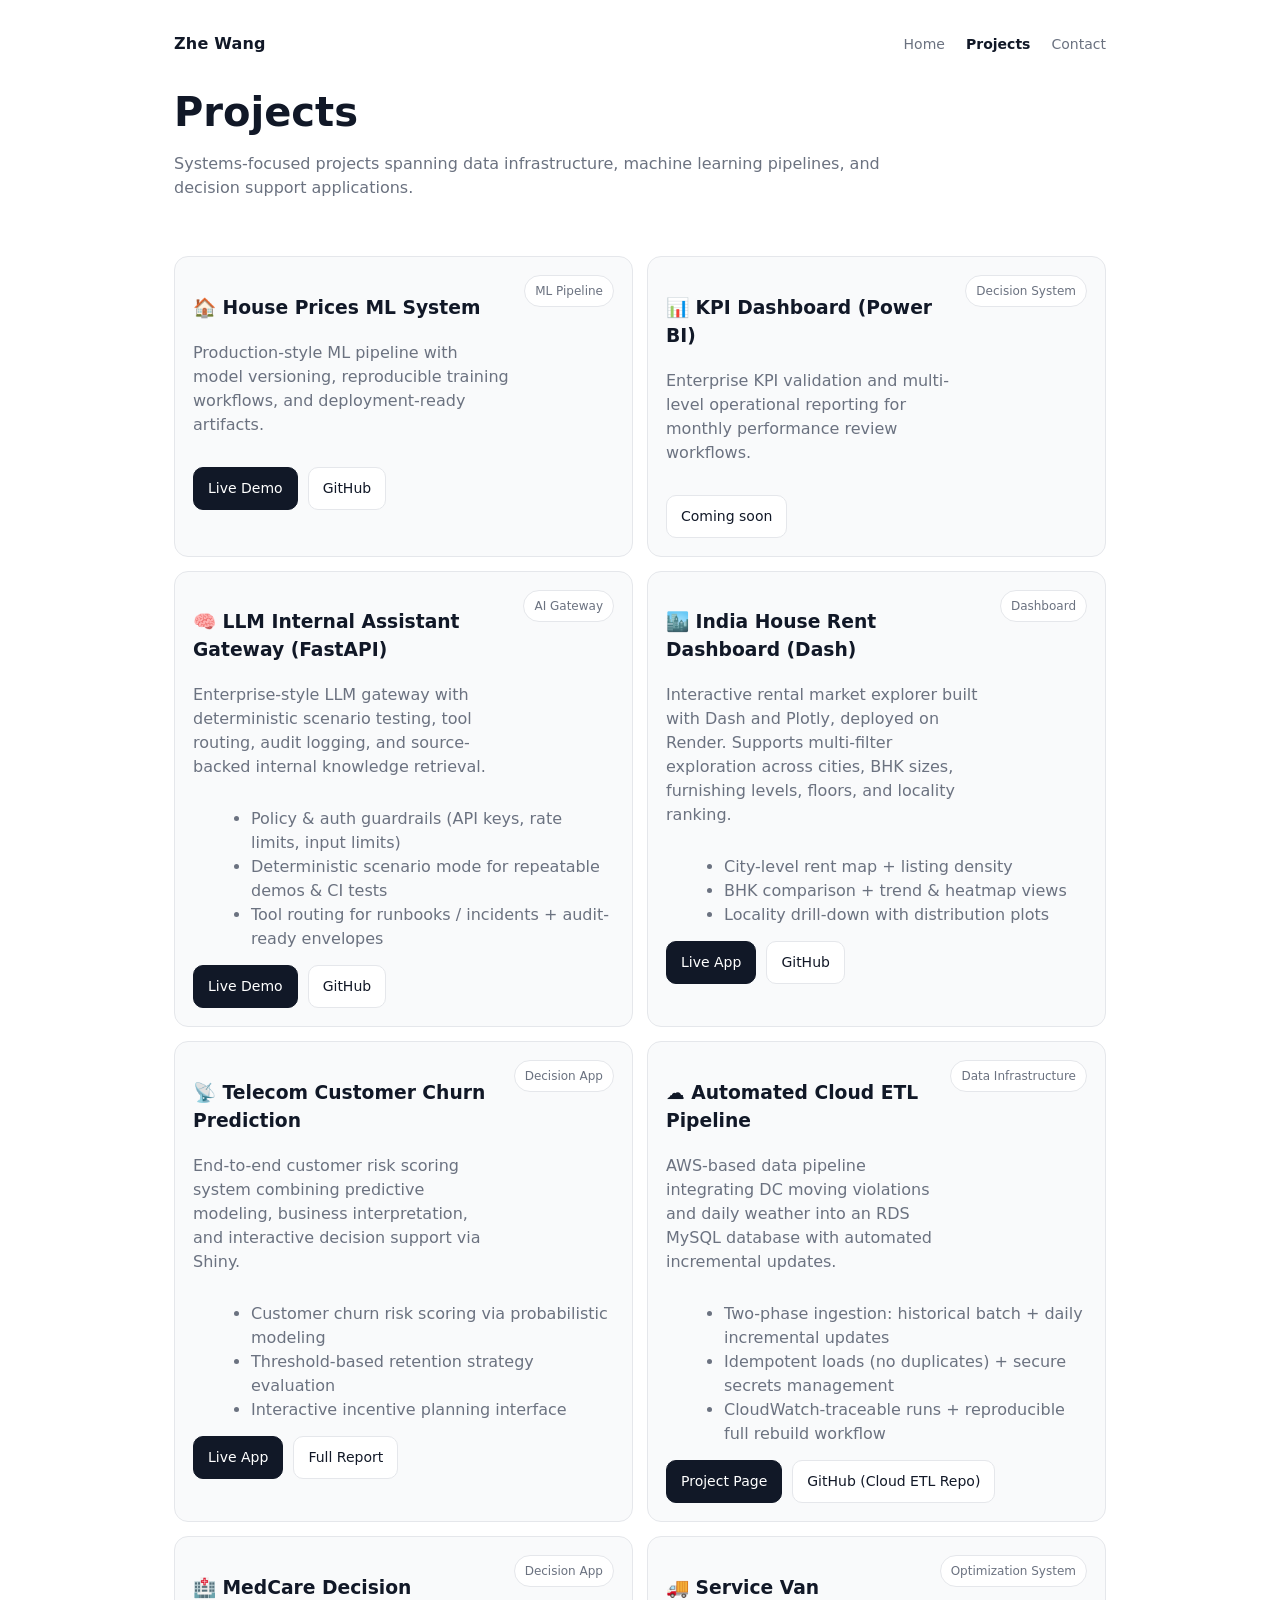
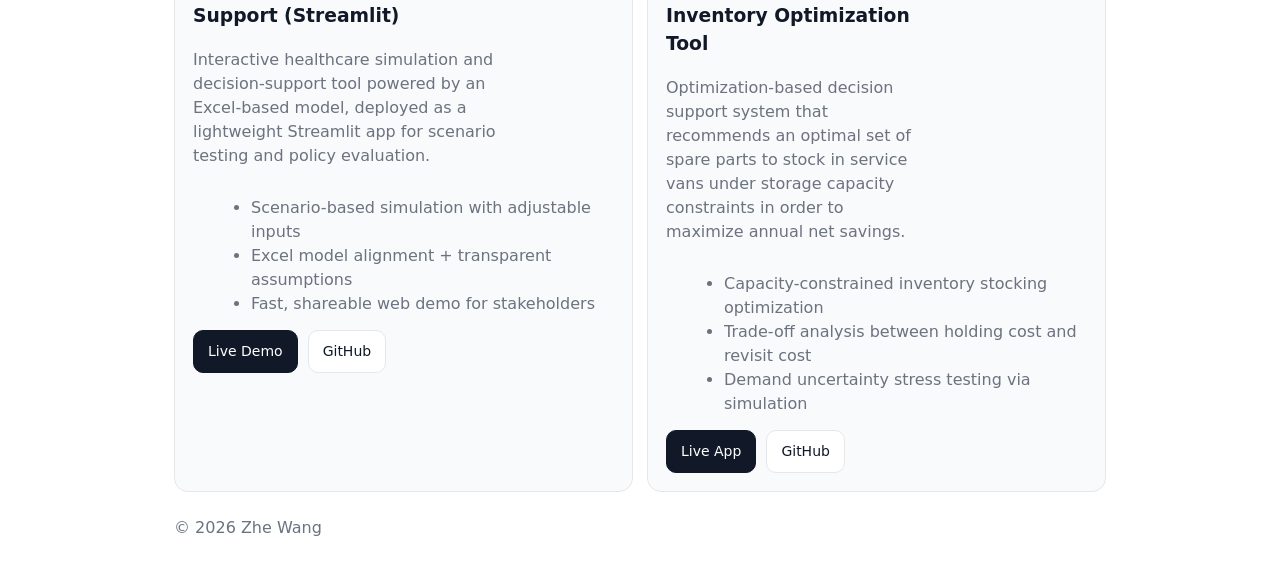
==== projects.html @ 250066e5 "roll back" ====
<!doctype html>
<html lang="en">
<head>
  <meta charset="utf-8" />
  <meta name="viewport" content="width=device-width, initial-scale=1" />
  <title>Projects | Zhe Wang</title>
  <link rel="stylesheet" href="styles.css" />
</head>
<body>
  <header class="container">
    <nav class="nav">
      <div class="brand">Zhe Wang</div>
      <div class="links">
        <a href="index.html">Home</a>
        <a href="projects.html" class="active">Projects</a>
        <a href="index.html#contact">Contact</a>
      </div>
    </nav>

    <div class="page-hero">
      <h1>Projects</h1>
      <p class="subtitle muted">
        Systems-focused projects spanning data infrastructure,
        machine learning pipelines, and decision support applications.
      </p>
    </div>
  </header>

  <main class="container">
    <section class="grid">
      <div class="card">
        <div class="card-top">
          <div>
            <h3>🏠 House Prices ML System</h3>
            <p class="muted">
              Production-style ML pipeline with model versioning,
              reproducible training workflows, and deployment-ready artifacts.
            </p>
          </div>
          <span class="tag">ML Pipeline</span>
        </div>
        <div class="card-actions">
          <a class="btn primary" href="https://house-prices-ml-pipeline-nui9um72mmpod6g5mtsx3i.streamlit.app/" target="_blank" rel="noreferrer">Live Demo</a>
          <a class="btn" href="https://github.com/wangz99-crypto/house-prices-ml-pipeline" target="_blank" rel="noreferrer">GitHub</a>
        </div>
      </div>

      <div class="card">
        <div class="card-top">
          <div>
            <h3>📊 KPI Dashboard (Power BI)</h3>
            <p class="muted">
              Enterprise KPI validation and multi-level operational reporting
              for monthly performance review workflows.
            </p>
          </div>
          <span class="tag">Decision System</span>
        </div>
        <div class="card-actions">
          <a class="btn" href="#" onclick="return false;">Coming soon</a>
        </div>
      </div>

      <!-- NEW: LLM Gateway / Internal Assistant -->
      <div class="card">
        <div class="card-top">
          <div>
            <h3>🧠 LLM Internal Assistant Gateway (FastAPI)</h3>
            <p class="muted">
              Enterprise-style LLM gateway with deterministic scenario testing, tool routing,
              audit logging, and source-backed internal knowledge retrieval.
            </p>
          </div>
          <span class="tag">AI Gateway</span>
        </div>

        <ul class="bullets">
          <li>Policy & auth guardrails (API keys, rate limits, input limits)</li>
          <li>Deterministic scenario mode for repeatable demos & CI tests</li>
          <li>Tool routing for runbooks / incidents + audit-ready envelopes</li>
        </ul>

        <div class="card-actions">
          <a class="btn primary"
             href="https://llm-internal-assistant.onrender.com/"
             target="_blank" rel="noreferrer">
            Live Demo
          </a>

          <a class="btn"
             href="https://github.com/wangz99-crypto/llm-internal-assistant"
             target="_blank" rel="noreferrer">
            GitHub
          </a>
        </div>
      </div>

      <!-- India House Rent Dashboard (Dash + Render) -->
      <div class="card">
        <div class="card-top">
          <div>
            <h3>🏙️ India House Rent Dashboard (Dash)</h3>
            <p class="muted">
              Interactive rental market explorer built with Dash and Plotly, deployed on Render.
              Supports multi-filter exploration across cities, BHK sizes, furnishing levels, floors, and locality ranking.
            </p>
          </div>
          <span class="tag">Dashboard</span>
        </div>

        <ul class="bullets">
          <li>City-level rent map + listing density</li>
          <li>BHK comparison + trend & heatmap views</li>
          <li>Locality drill-down with distribution plots</li>
        </ul>

        <div class="card-actions">
          <a class="btn primary"
             href="https://india-house-rent-dashboard.onrender.com/"
             target="_blank" rel="noreferrer">
            Live App
          </a>

          <a class="btn"
             href="https://github.com/wangz99-crypto/india-house-rent-dashboard"
             target="_blank" rel="noreferrer">
            GitHub
          </a>
        </div>
      </div>

      <div class="card">
        <div class="card-top">
          <div>
            <h3>📡 Telecom Customer Churn Prediction</h3>
            <p class="muted">
              End-to-end customer risk scoring system combining
              predictive modeling, business interpretation,
              and interactive decision support via Shiny.
            </p>
          </div>
          <span class="tag">Decision App</span>
        </div>

        <ul class="bullets">
          <li>Customer churn risk scoring via probabilistic modeling</li>
          <li>Threshold-based retention strategy evaluation</li>
          <li>Interactive incentive planning interface</li>
        </ul>

        <div class="card-actions">
          <a class="btn primary"
            href="https://victorwang.shinyapps.io/telco-churn-demo/"
            target="_blank" rel="noreferrer">
            Live App
          </a>

          <a class="btn"
            href="reports/telecom-churn-report.html"
            target="_blank" rel="noreferrer">
            Full Report
          </a>
        </div>
      </div>

      <!-- Automated Cloud ETL Pipeline  -->
      <div class="card">
        <div class="card-top">
          <div>
            <h3>☁️ Automated Cloud ETL Pipeline</h3>
            <p class="muted">
              AWS-based data pipeline integrating DC moving violations and daily weather
              into an RDS MySQL database with automated incremental updates.
            </p>
          </div>
          <span class="tag">Data Infrastructure</span>
        </div>

        <ul class="bullets">
          <li>Two-phase ingestion: historical batch + daily incremental updates</li>
          <li>Idempotent loads (no duplicates) + secure secrets management</li>
          <li>CloudWatch-traceable runs + reproducible full rebuild workflow</li>
        </ul>

        <div class="card-actions">
          <a class="btn primary" href="projects/moving-violations-etl.html">Project Page</a>
          <a class="btn"
             href="https://github.com/wangz99-crypto/dc-moving-violations-cloud-etl"
             target="_blank" rel="noreferrer">
             GitHub (Cloud ETL Repo)
          </a>
        </div>
      </div>

      <!-- MedCare Decision Support (Streamlit)  -->
      <div class="card">
        <div class="card-top">
          <div>
            <h3>🏥 MedCare Decision Support (Streamlit)</h3>
            <p class="muted">
              Interactive healthcare simulation and decision-support tool powered by an Excel-based model,
              deployed as a lightweight Streamlit app for scenario testing and policy evaluation.
            </p>
          </div>
          <span class="tag">Decision App</span>
        </div>

        <ul class="bullets">
          <li>Scenario-based simulation with adjustable inputs</li>
          <li>Excel model alignment + transparent assumptions</li>
          <li>Fast, shareable web demo for stakeholders</li>
        </ul>

        <div class="card-actions">
          <a class="btn primary"
             href="https://medcare-app-4reo4hqg7ga48ucazf7geo.streamlit.app/"
             target="_blank" rel="noreferrer">
            Live Demo
          </a>

          <a class="btn"
             href="https://github.com/wangz99-crypto/medcare-streamlit"
             target="_blank" rel="noreferrer">
            GitHub
          </a>
        </div>
      </div>

      <!-- Swirltubs Inventory Optimization Tool -->
      <div class="card">
        <div class="card-top">
          <div>
            <h3>🚚 Service Van Inventory Optimization Tool</h3>
            <p class="muted">
              Optimization-based decision support system that recommends an optimal set of spare parts
              to stock in service vans under storage capacity constraints in order to maximize annual net savings.
            </p>
          </div>
          <span class="tag">Optimization System</span>
        </div>

        <ul class="bullets">
          <li>Capacity-constrained inventory stocking optimization</li>
          <li>Trade-off analysis between holding cost and revisit cost</li>
          <li>Demand uncertainty stress testing via simulation</li>
        </ul>

        <div class="card-actions">
          <a class="btn primary"
            href="https://swirltubs-inventory-optimizer-jdrrzrf8rhdyce2ixlegdz.streamlit.app/"
            target="_blank" rel="noreferrer">
            Live App
          </a>

          <a class="btn"
            href="https://github.com/wangz99-crypto/swirltubs-inventory-optimizer"
            target="_blank" rel="noreferrer">
            GitHub
          </a>
        </div>
      </div>
    </section>
  </main>

  <footer class="container footer">
    <span class="muted">© <span id="y"></span> Zhe Wang</span>
  </footer>

  <script>
    document.getElementById("y").textContent = new Date().getFullYear();
  </script>
</body>
</html>
---- styles.css ----
:root{
  --bg:#ffffff;
  --text:#111827;
  --muted:#6b7280;
  --border:#e5e7eb;
  --card:#f9fafb;
  --btn:#111827;
  --btnText:#ffffff;
}

*{box-sizing:border-box;}
body{
  margin:0;
  font-family: ui-sans-serif, system-ui, -apple-system, Segoe UI, Roboto, Arial, "Apple Color Emoji","Segoe UI Emoji";
  background:var(--bg);
  color:var(--text);
  line-height:1.5;
}

.container{max-width:980px;margin:0 auto;padding:24px;}
.nav{
  display:flex;align-items:center;justify-content:space-between;
  padding:8px 0;
}
.brand{font-weight:700;letter-spacing:0.2px;}
.links a{
  margin-left:16px;
  text-decoration:none;
  color:var(--muted);
  font-size:14px;
}
.links a.active{color:var(--text);font-weight:600;}

.hero{padding:36px 0 12px;}
.page-hero{padding:18px 0 8px;}
h1{font-size:40px;margin:0 0 10px;}
.subtitle{font-size:16px;max-width:720px;margin:0;}
.muted{color:var(--muted);}

.section{padding:18px 0;}
.card{
  background:var(--card);
  border:1px solid var(--border);
  border-radius:14px;
  padding:18px;
}
.card-top{display:flex;align-items:flex-start;justify-content:space-between;gap:14px;}
.tag{
  font-size:12px;
  padding:6px 10px;
  border-radius:999px;
  border:1px solid var(--border);
  background:#fff;
  color:var(--muted);
  white-space:nowrap;
}
.bullets{margin:12px 0 0 18px;color:var(--muted);}
.card-actions{margin-top:14px;display:flex;gap:10px;flex-wrap:wrap;}

.btn{
  display:inline-block;
  padding:10px 14px;
  border-radius:10px;
  border:1px solid var(--border);
  text-decoration:none;
  color:var(--text);
  font-size:14px;
  background:#fff;
}
.btn.primary{
  background:var(--btn);
  color:var(--btnText);
  border-color:var(--btn);
}
.cta{margin-top:16px;display:flex;gap:10px;flex-wrap:wrap;}
.grid{
  display:grid;
  grid-template-columns:repeat(2, minmax(0,1fr));
  gap:14px;
}
@media (max-width: 780px){
  .grid{grid-template-columns:1fr;}
  h1{font-size:32px;}
}
.footer{padding-top:0;padding-bottom:36px;}
.contact{display:flex;gap:10px;flex-wrap:wrap;margin-top:10px;}
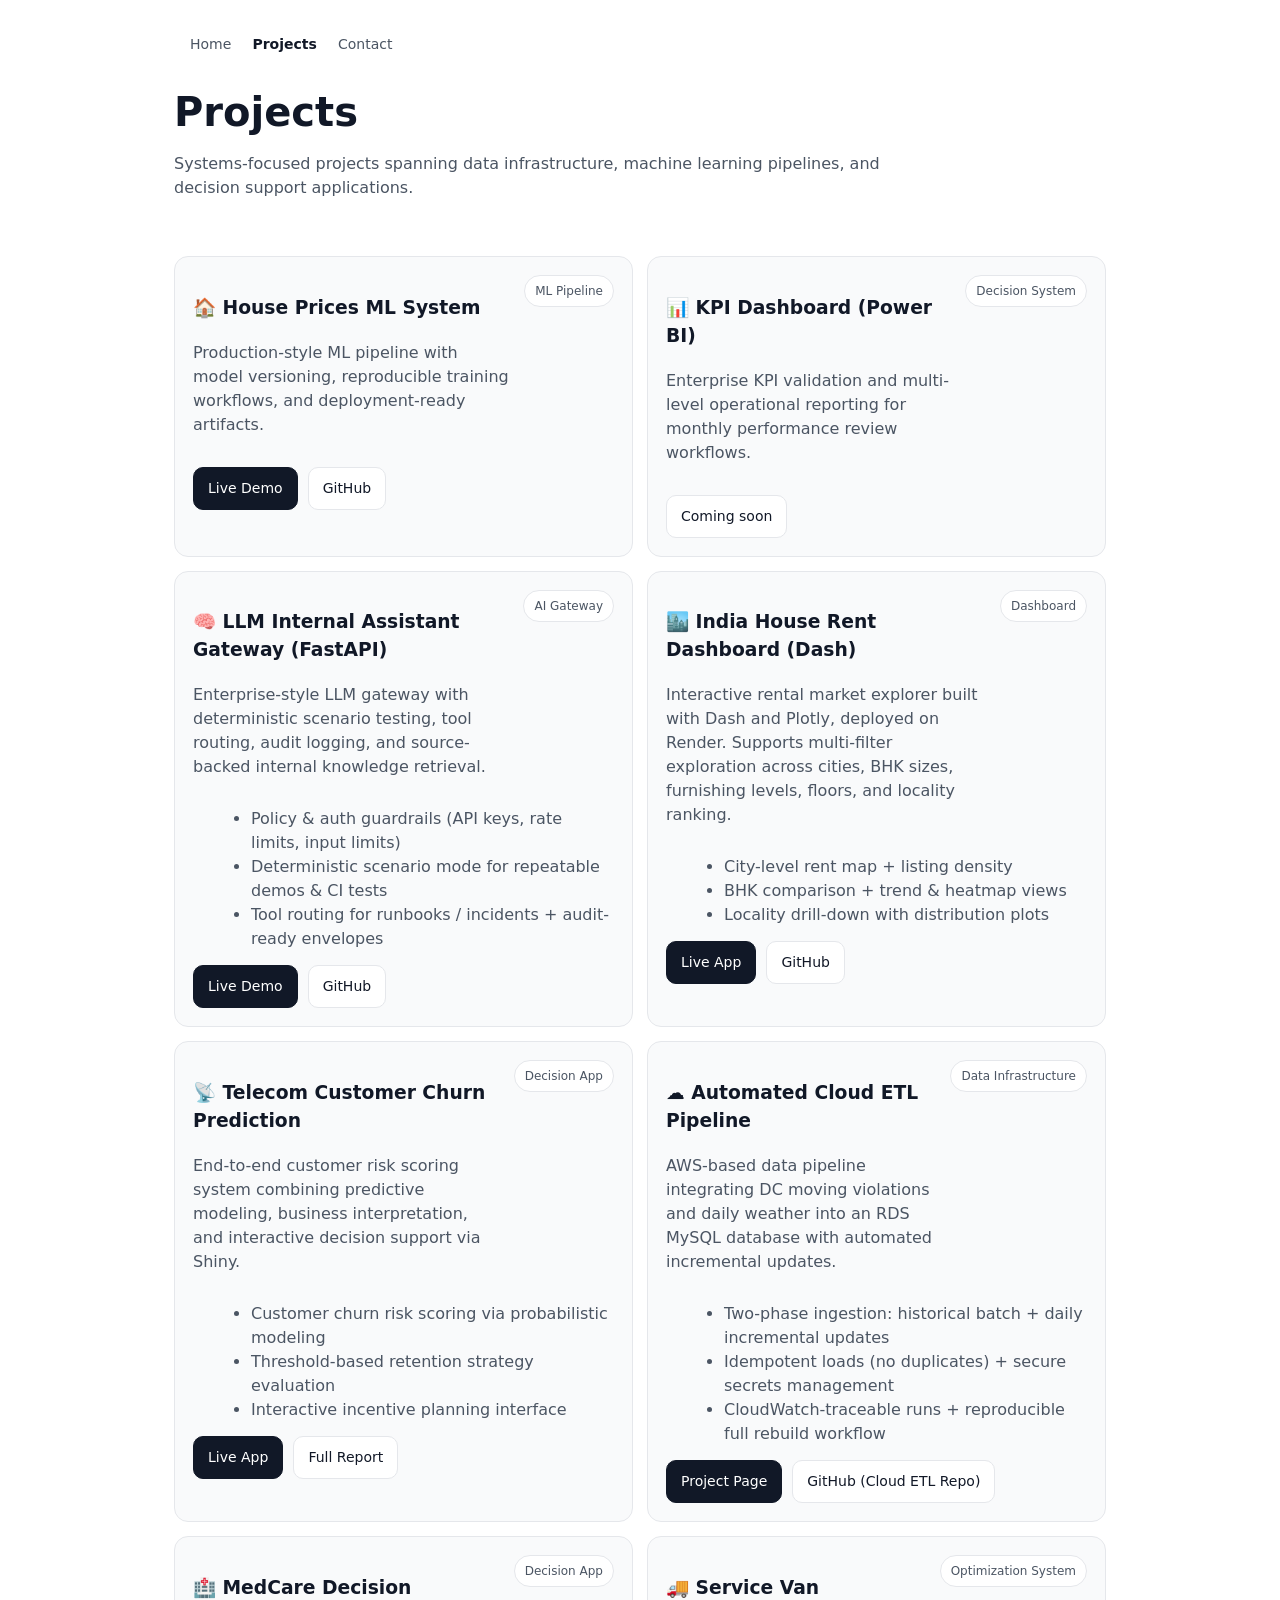
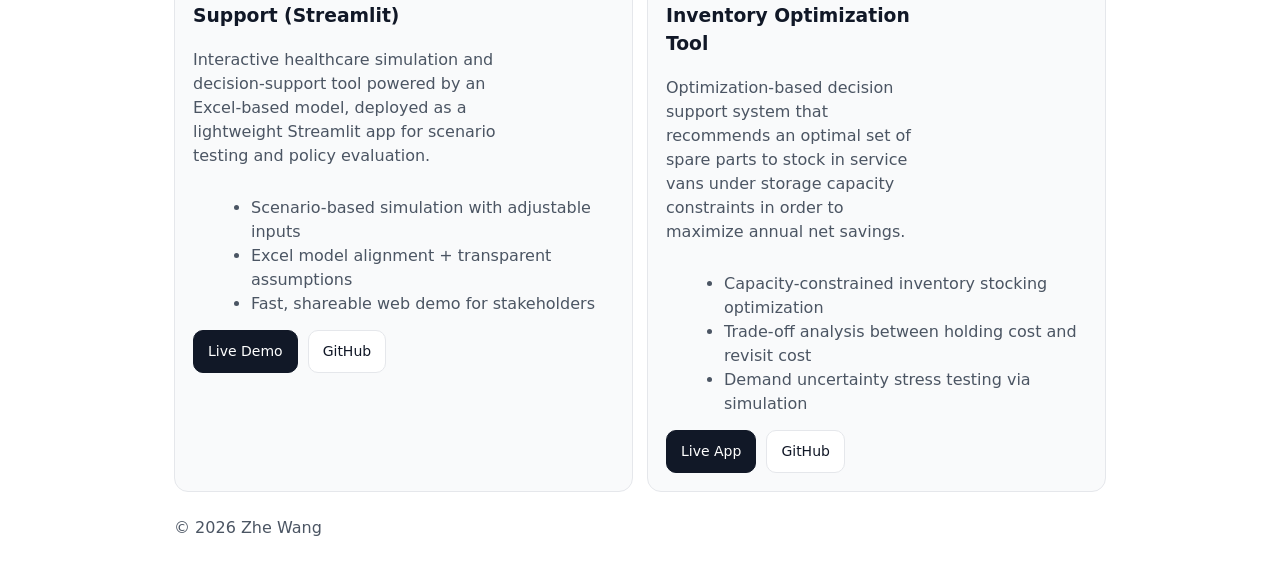
==== commit 906e2503: "delete brand at corneer" ====
--- a/projects.html
+++ b/projects.html
@@ -9,7 +9,6 @@
 <body>
   <header class="container">
     <nav class="nav">
-      <div class="brand">Zhe Wang</div>
       <div class="links">
         <a href="index.html">Home</a>
         <a href="projects.html" class="active">Projects</a>
--- a/styles.css
+++ b/styles.css
@@ -1,7 +1,7 @@
 :root{
   --bg:#ffffff;
   --text:#111827;
-  --muted:#6b7280;
+  --muted:#4b5563;
   --border:#e5e7eb;
   --card:#f9fafb;
   --btn:#111827;
@@ -83,4 +83,9 @@
   h1{font-size:32px;}
 }
 .footer{padding-top:0;padding-bottom:36px;}
-.contact{display:flex;gap:10px;flex-wrap:wrap;margin-top:10px;}+.contact{display:flex;gap:10px;flex-wrap:wrap;margin-top:10px;}
+
+.hero h2 {
+  font-size:18px;
+  color: var(--muted);
+}
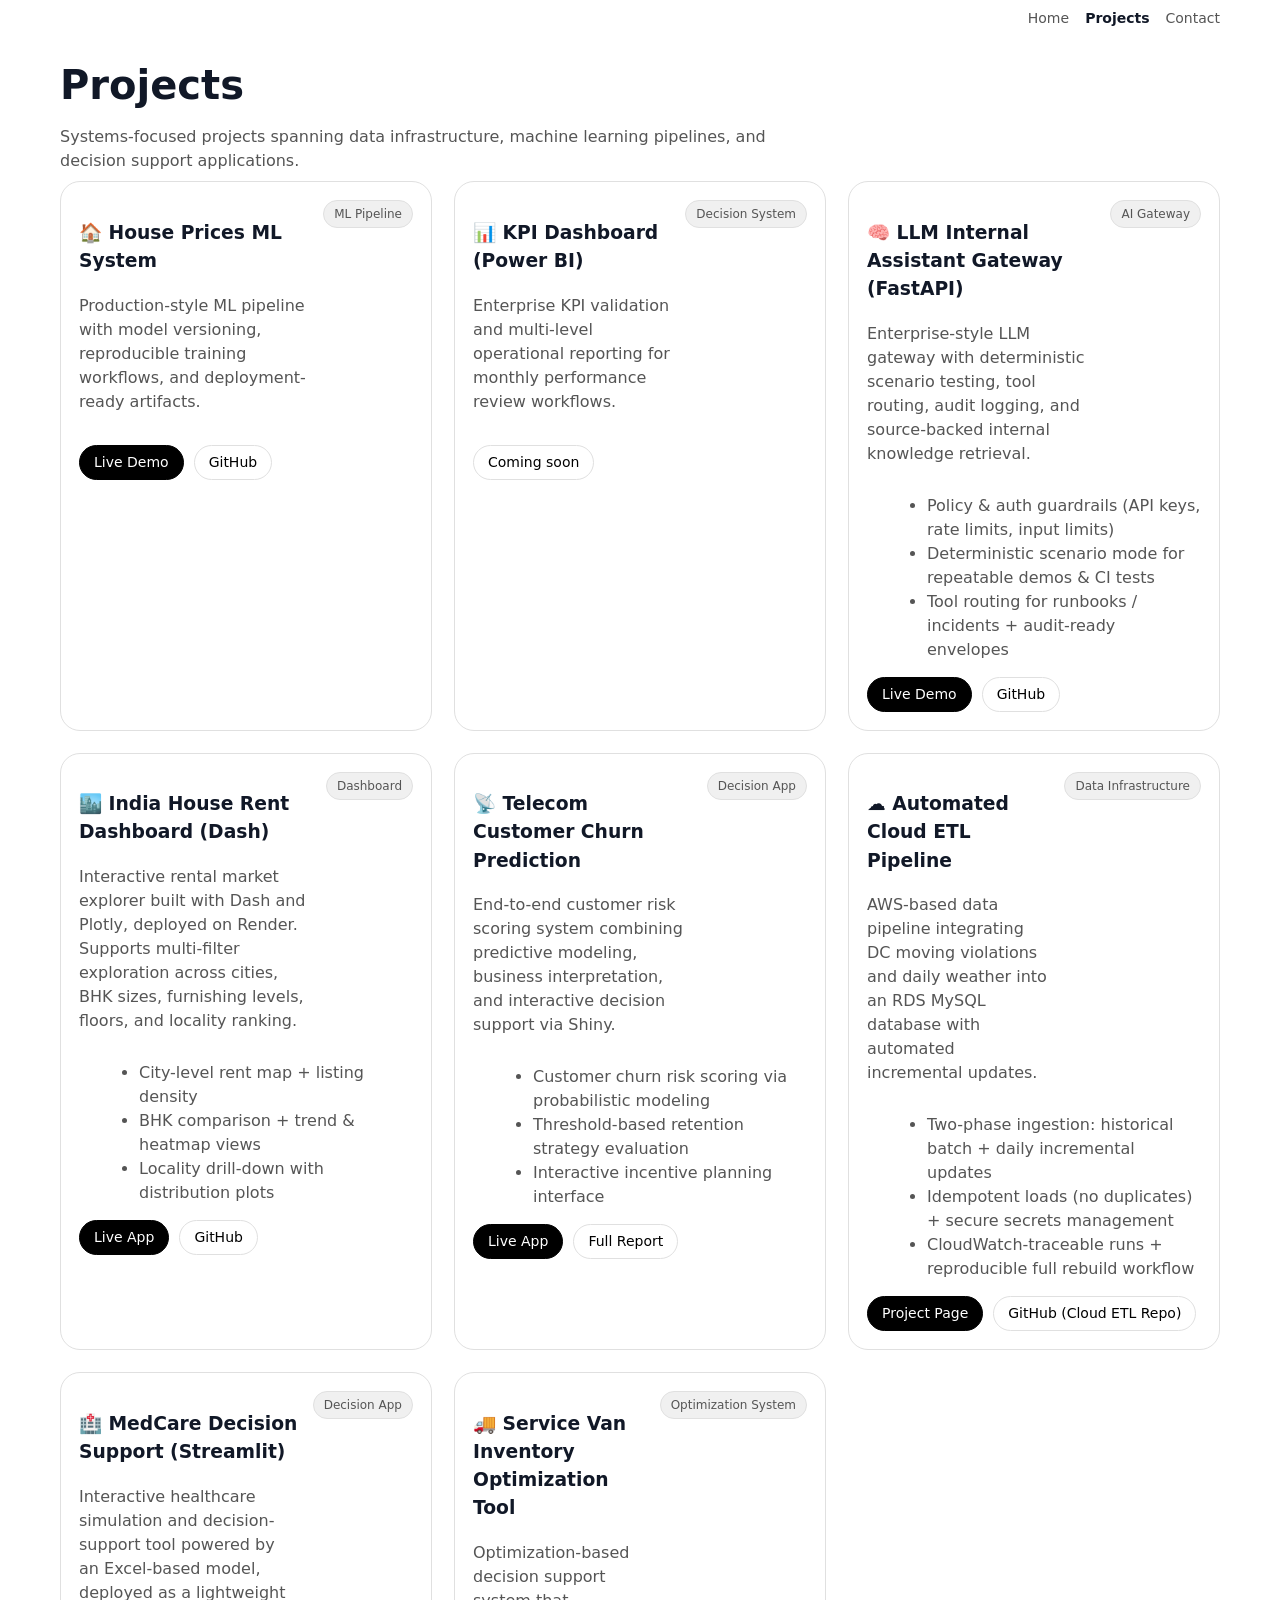
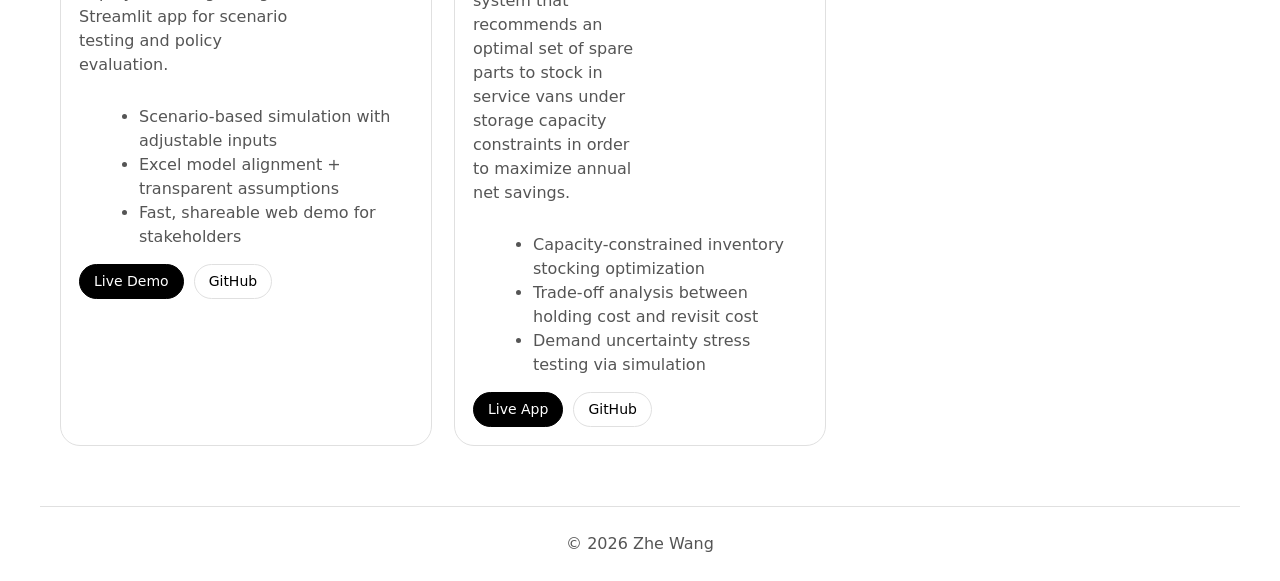
==== commit 1d3ecc20: "delete brand at corneer" ====
--- a/projects.html
+++ b/projects.html
@@ -5,6 +5,47 @@
   <meta name="viewport" content="width=device-width, initial-scale=1" />
   <title>Projects | Zhe Wang</title>
   <link rel="stylesheet" href="styles.css" />
+  <!-- 确保导航右对齐 —— 与主页保持一致 (margin-left:auto 最稳) -->
+  <style>
+    /* 这些样式应放在 styles.css 中, 但为了严格不变(除指定改动外)同时保证右对齐，在此处重复确保 */
+    .nav{
+      display:flex;
+      align-items:center;
+      padding:8px 0;
+    }
+
+    .nav .links{
+      margin-left:auto;   /* 关键：强制推到右侧 */
+      display:flex;
+      gap:16px;
+    }
+
+    .links a{
+      margin-left:0;
+      text-decoration:none;
+      color:var(--muted);
+      font-size:14px;
+    }
+    /* 保持原有风格变量 (若styles.css已有则无影响) */
+    :root{
+      --muted:#555;
+      --border:#e0e0e0;
+    }
+    .muted{color:var(--muted);}
+    .btn{
+      display:inline-block; padding:6px 14px; border:1px solid var(--border); border-radius:30px;
+      text-decoration:none; color:#000; background:#fff; font-size:14px;
+    }
+    .btn.primary{ background:#000; color:#fff; border-color:#000; }
+    .card{ border:1px solid var(--border); border-radius:20px; padding:18px; background:#fff; }
+    .card-top{ display:flex; justify-content:space-between; align-items:flex-start; }
+    .tag{ font-size:12px; background:#f0f0f0; padding:4px 10px; border-radius:30px; }
+    .bullets{ margin:12px 0 12px 20px; color:var(--muted); }
+    .card-actions{ display:flex; gap:10px; flex-wrap:wrap; margin-top:15px; }
+    .grid{ display:grid; grid-template-columns:repeat(auto-fill,minmax(340px,1fr)); gap:22px; }
+    .container{ max-width:1200px; margin:0 auto; padding:0 20px; }
+    .footer{ margin-top:60px; padding:25px 0; border-top:1px solid var(--border); text-align:center; }
+  </style>
 </head>
 <body>
   <header class="container">
@@ -22,10 +63,10 @@
         Systems-focused projects spanning data infrastructure,
         machine learning pipelines, and decision support applications.
       </p>
-    </div>
-  </header>
-
-  <main class="container">
+    </div>   <!-- page-hero 结束 -->
+</header>   <!-- 严格按照要求：在</div>(page-hero)后立刻补上</header> -->
+
+<main class="container">
     <section class="grid">
       <div class="card">
         <div class="card-top">
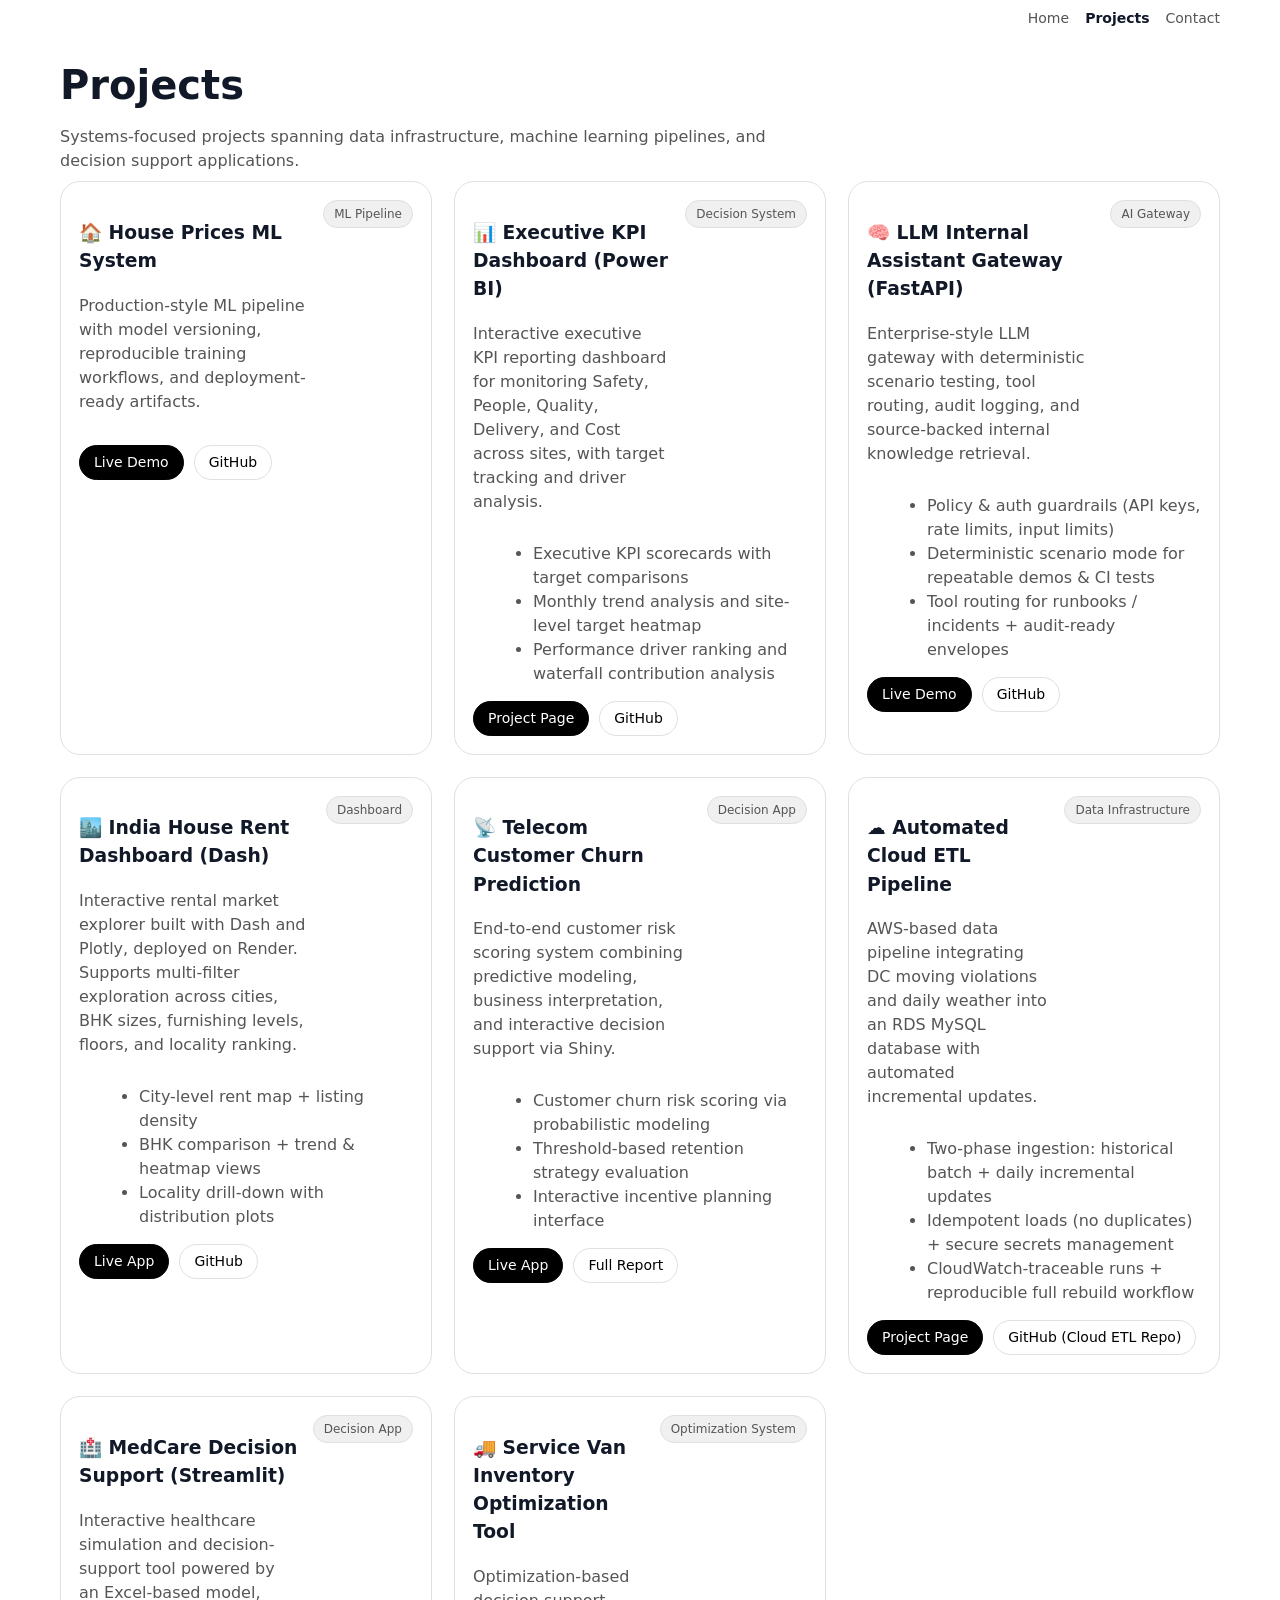
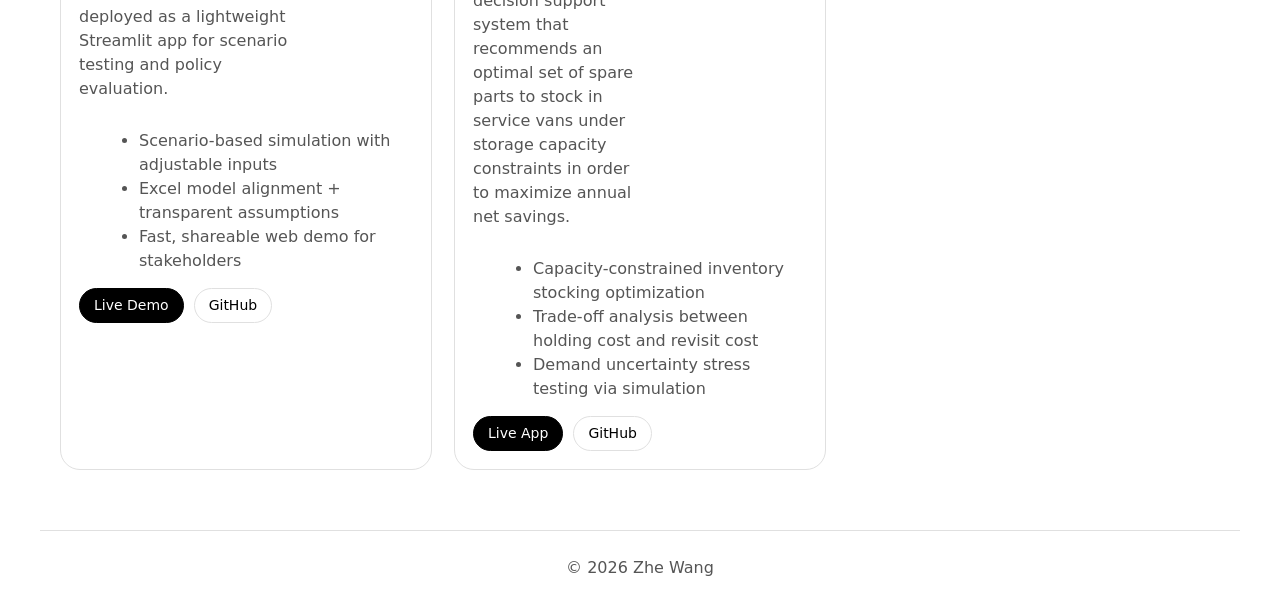
==== commit d0e8eb9c: "Add Power BI KPI dashboard project page" ====
--- a/projects.html
+++ b/projects.html
@@ -88,16 +88,32 @@
       <div class="card">
         <div class="card-top">
           <div>
-            <h3>📊 KPI Dashboard (Power BI)</h3>
-            <p class="muted">
-              Enterprise KPI validation and multi-level operational reporting
-              for monthly performance review workflows.
+            <h3>📊 Executive KPI Dashboard (Power BI)</h3>
+            <p class="muted">
+              Interactive executive KPI reporting dashboard for monitoring Safety, People,
+              Quality, Delivery, and Cost across sites, with target tracking and driver analysis.
             </p>
           </div>
           <span class="tag">Decision System</span>
         </div>
-        <div class="card-actions">
-          <a class="btn" href="#" onclick="return false;">Coming soon</a>
+
+        <ul class="bullets">
+          <li>Executive KPI scorecards with target comparisons</li>
+          <li>Monthly trend analysis and site-level target heatmap</li>
+          <li>Performance driver ranking and waterfall contribution analysis</li>
+        </ul>
+
+        <div class="card-actions">
+          <a class="btn primary"
+            href="projects/powerbi-kpi-dashboard.html">
+            Project Page
+          </a>
+
+          <a class="btn"
+            href="https://github.com/wangz99-crypto/powerbi-kpi-dashboard"
+            target="_blank" rel="noreferrer">
+            GitHub
+          </a>
         </div>
       </div>
 
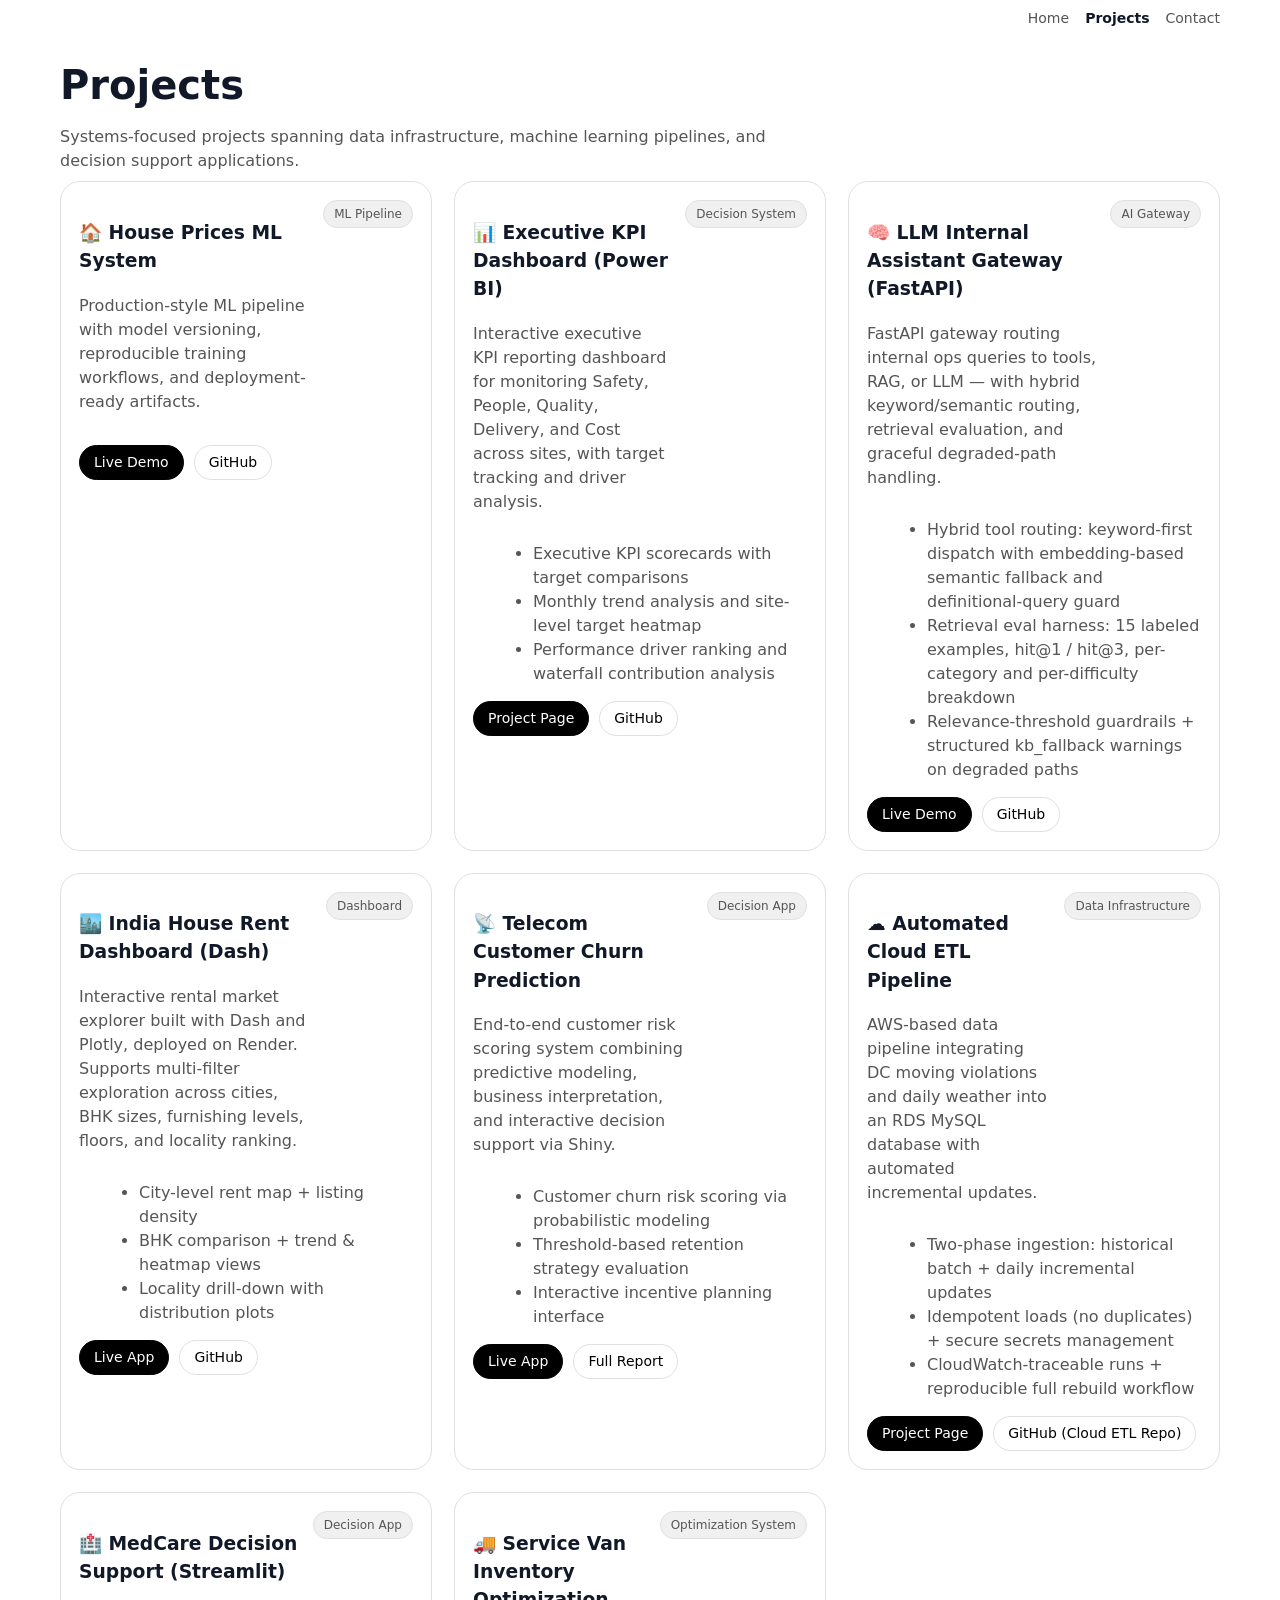
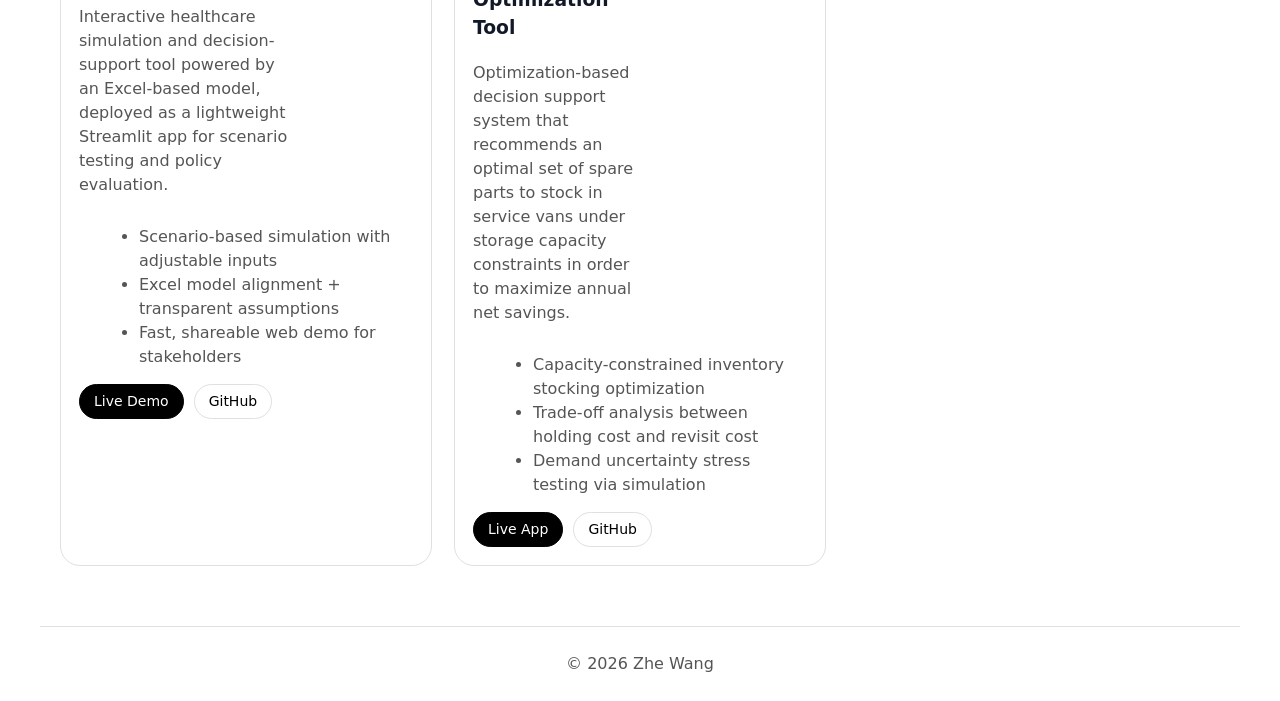
==== commit d9125451: "update portfolio descriptions: hybrid routing, retrieval eval, guardrails" ====
--- a/projects.html
+++ b/projects.html
@@ -123,17 +123,17 @@
           <div>
             <h3>🧠 LLM Internal Assistant Gateway (FastAPI)</h3>
             <p class="muted">
-              Enterprise-style LLM gateway with deterministic scenario testing, tool routing,
-              audit logging, and source-backed internal knowledge retrieval.
+              FastAPI gateway routing internal ops queries to tools, RAG, or LLM — with hybrid
+              keyword/semantic routing, retrieval evaluation, and graceful degraded-path handling.
             </p>
           </div>
           <span class="tag">AI Gateway</span>
         </div>
 
         <ul class="bullets">
-          <li>Policy & auth guardrails (API keys, rate limits, input limits)</li>
-          <li>Deterministic scenario mode for repeatable demos & CI tests</li>
-          <li>Tool routing for runbooks / incidents + audit-ready envelopes</li>
+          <li>Hybrid tool routing: keyword-first dispatch with embedding-based semantic fallback and definitional-query guard</li>
+          <li>Retrieval eval harness: 15 labeled examples, hit@1 / hit@3, per-category and per-difficulty breakdown</li>
+          <li>Relevance-threshold guardrails + structured kb_fallback warnings on degraded paths</li>
         </ul>
 
         <div class="card-actions">
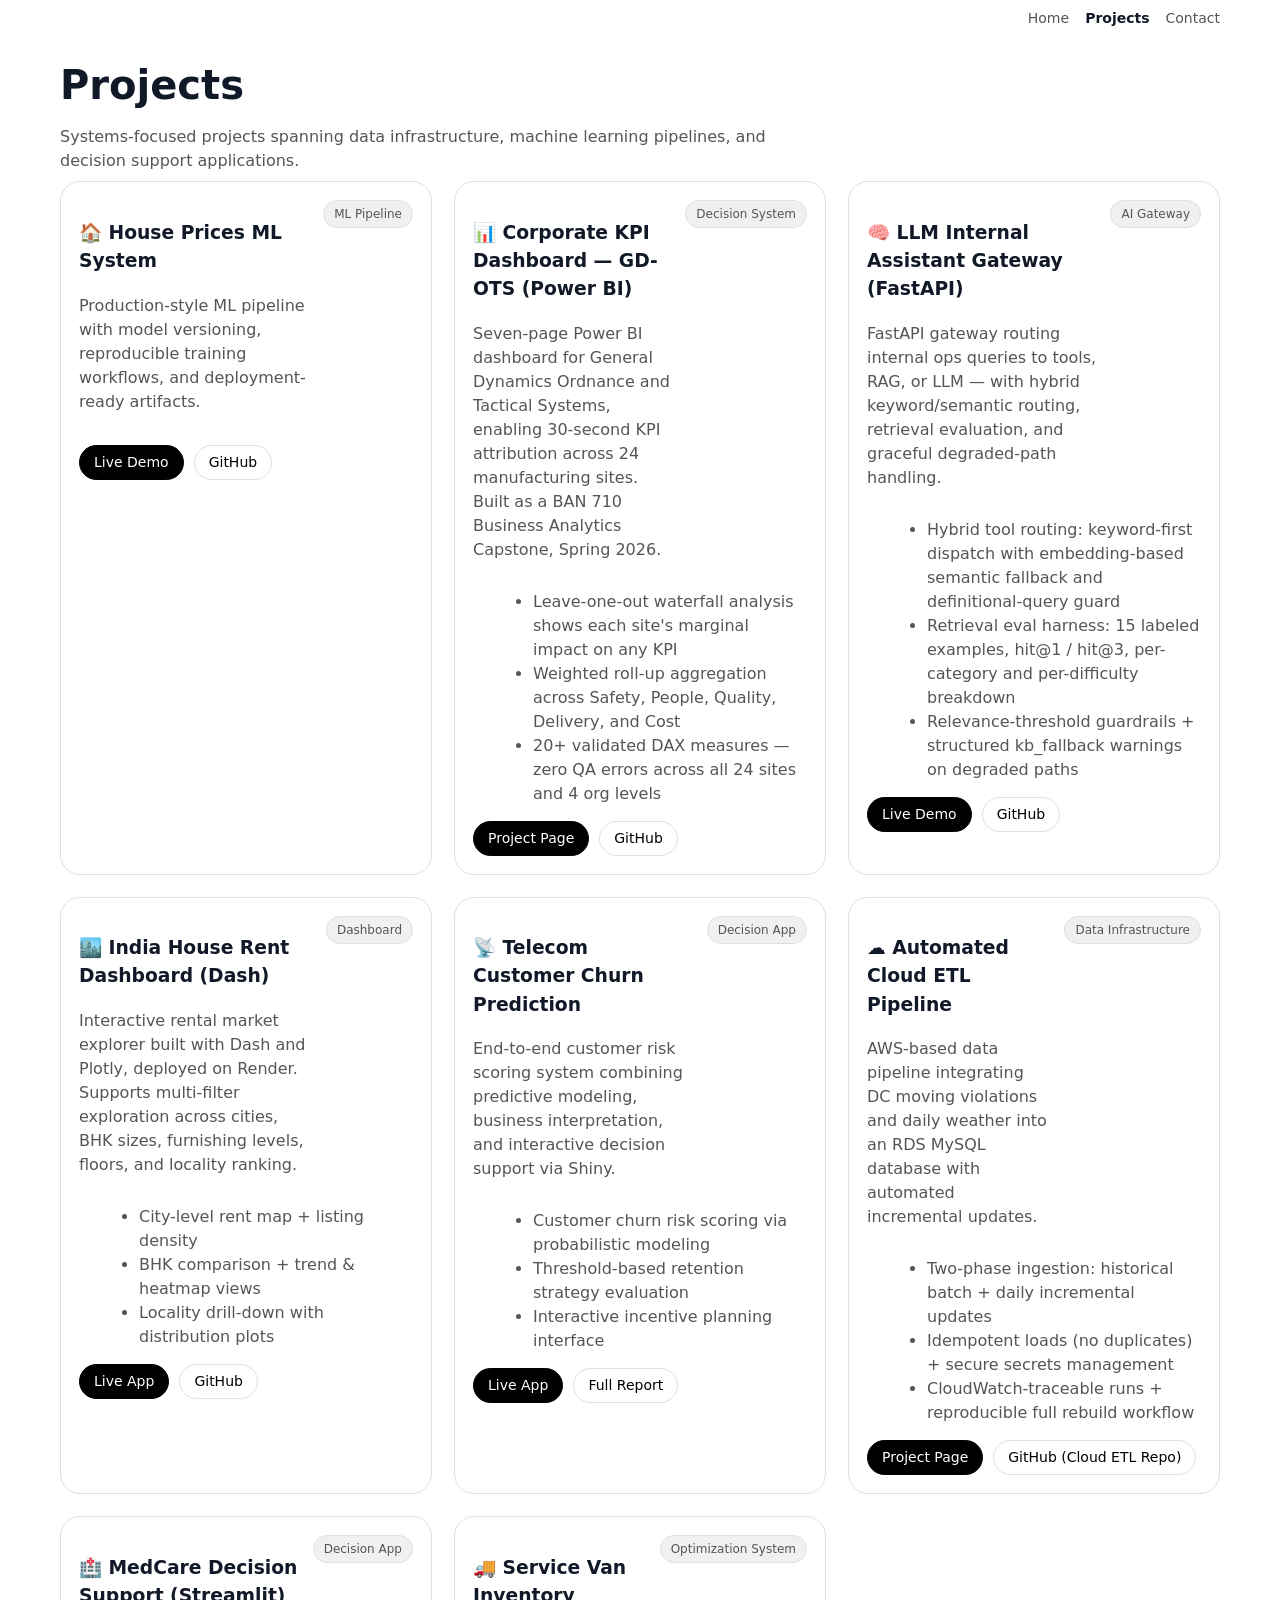
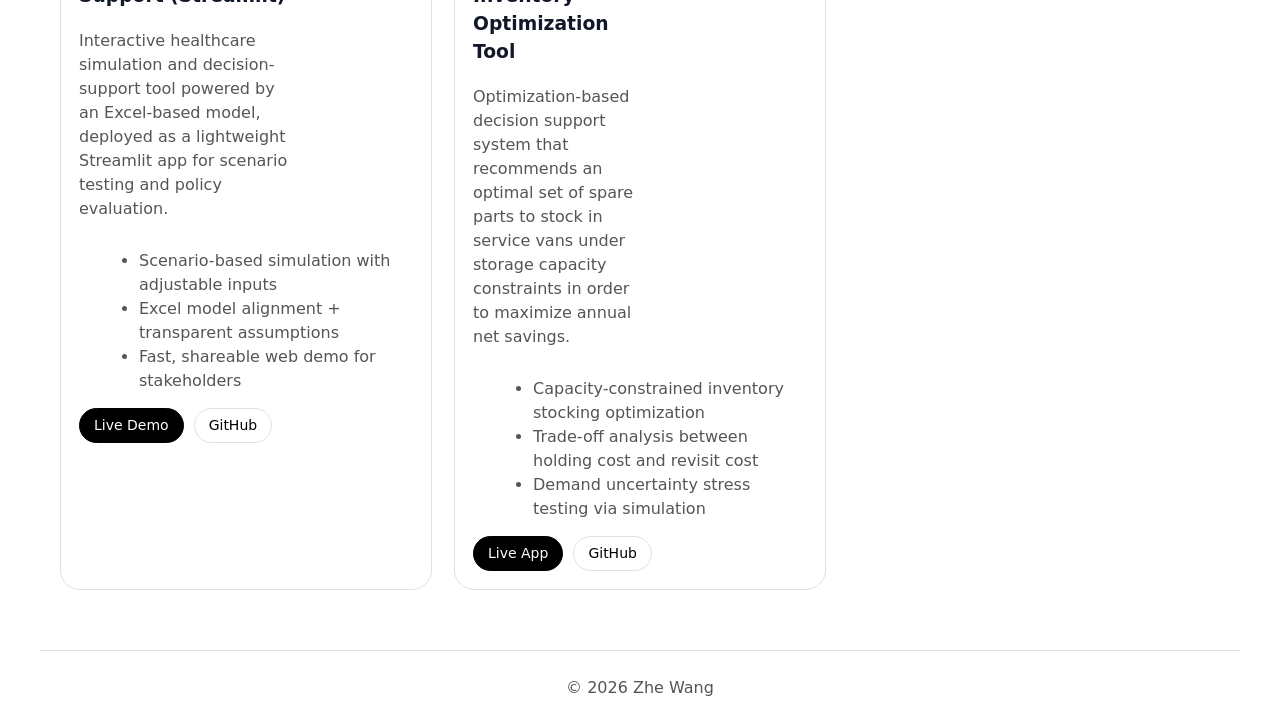
==== commit 51f6a561: "Update Power BI KPI dashboard project page with final GD-OTS capstone content - Replace 5 placeholde" ====
--- a/projects.html
+++ b/projects.html
@@ -88,19 +88,20 @@
       <div class="card">
         <div class="card-top">
           <div>
-            <h3>📊 Executive KPI Dashboard (Power BI)</h3>
-            <p class="muted">
-              Interactive executive KPI reporting dashboard for monitoring Safety, People,
-              Quality, Delivery, and Cost across sites, with target tracking and driver analysis.
+            <h3>📊 Corporate KPI Dashboard — GD-OTS (Power BI)</h3>
+            <p class="muted">
+              Seven-page Power BI dashboard for General Dynamics Ordnance and Tactical Systems,
+              enabling 30-second KPI attribution across 24 manufacturing sites. Built as a
+              BAN 710 Business Analytics Capstone, Spring 2026.
             </p>
           </div>
           <span class="tag">Decision System</span>
         </div>
 
         <ul class="bullets">
-          <li>Executive KPI scorecards with target comparisons</li>
-          <li>Monthly trend analysis and site-level target heatmap</li>
-          <li>Performance driver ranking and waterfall contribution analysis</li>
+          <li>Leave-one-out waterfall analysis shows each site's marginal impact on any KPI</li>
+          <li>Weighted roll-up aggregation across Safety, People, Quality, Delivery, and Cost</li>
+          <li>20+ validated DAX measures — zero QA errors across all 24 sites and 4 org levels</li>
         </ul>
 
         <div class="card-actions">
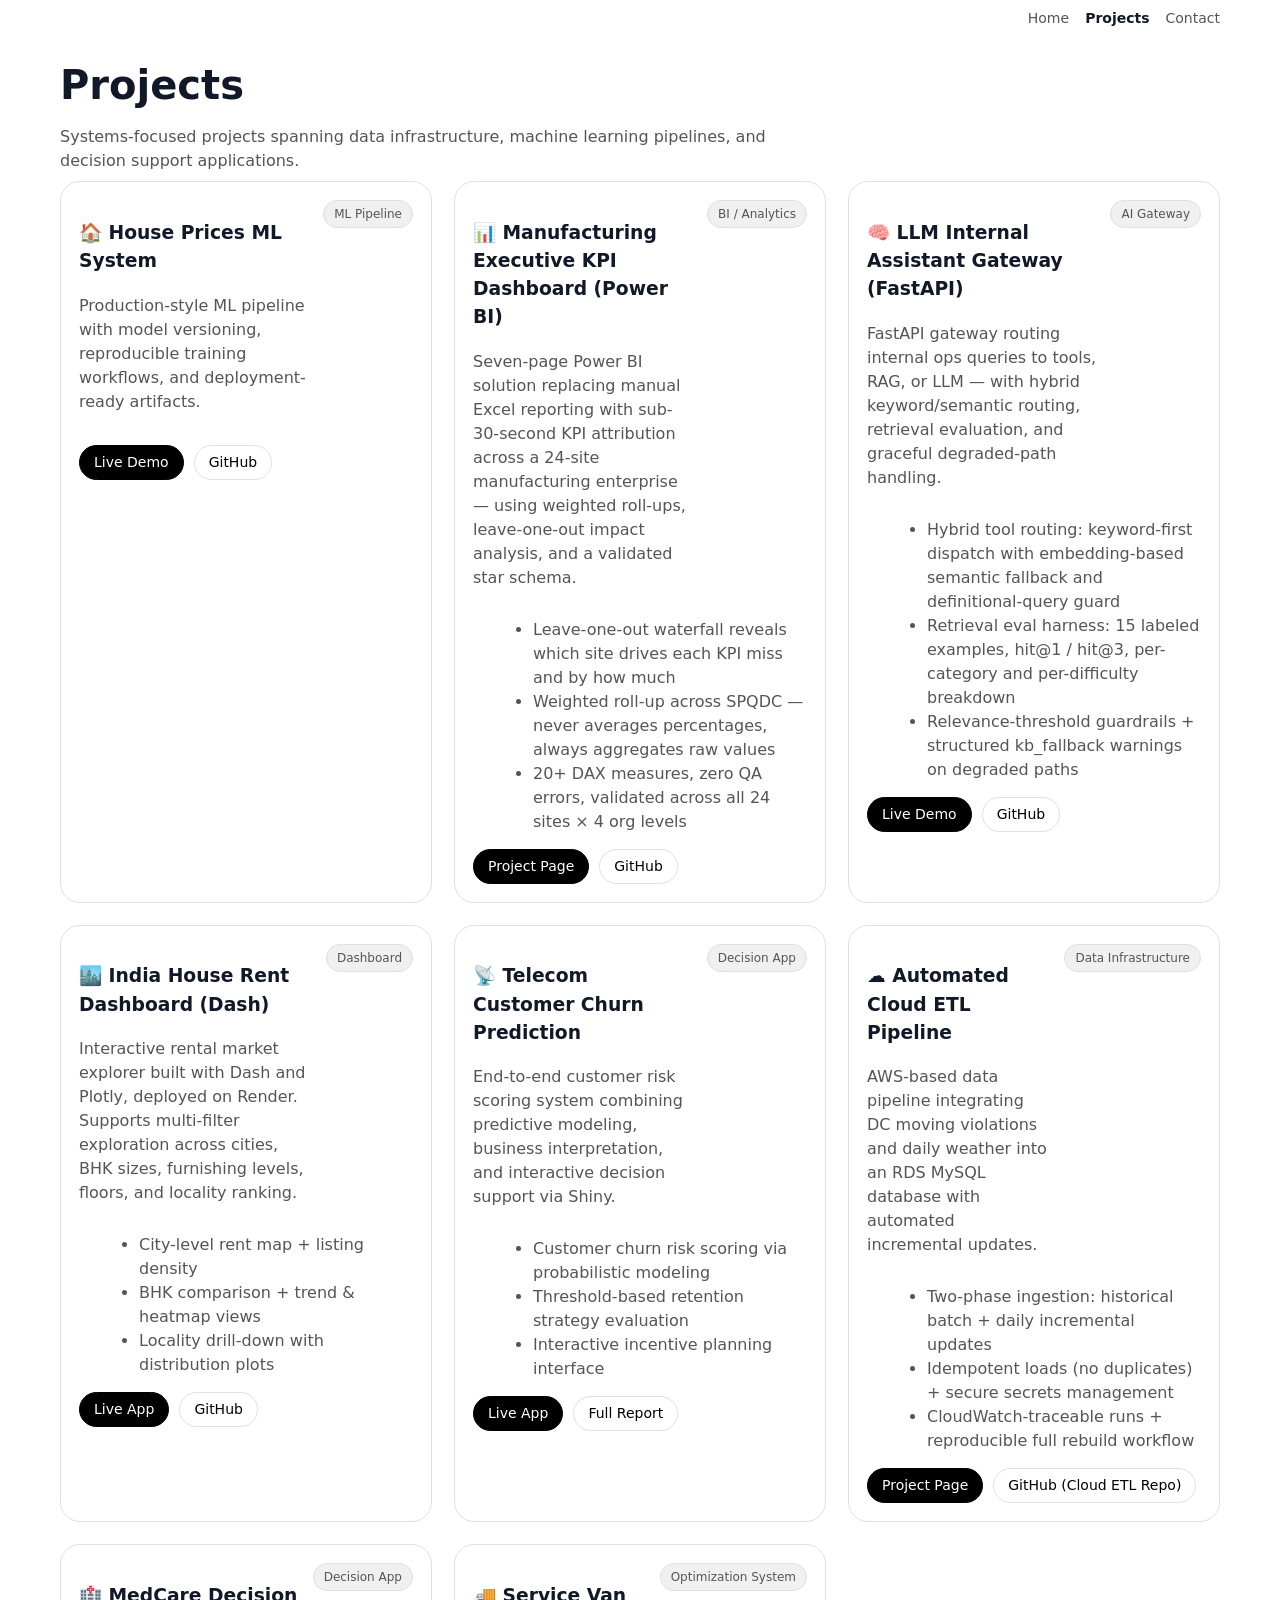
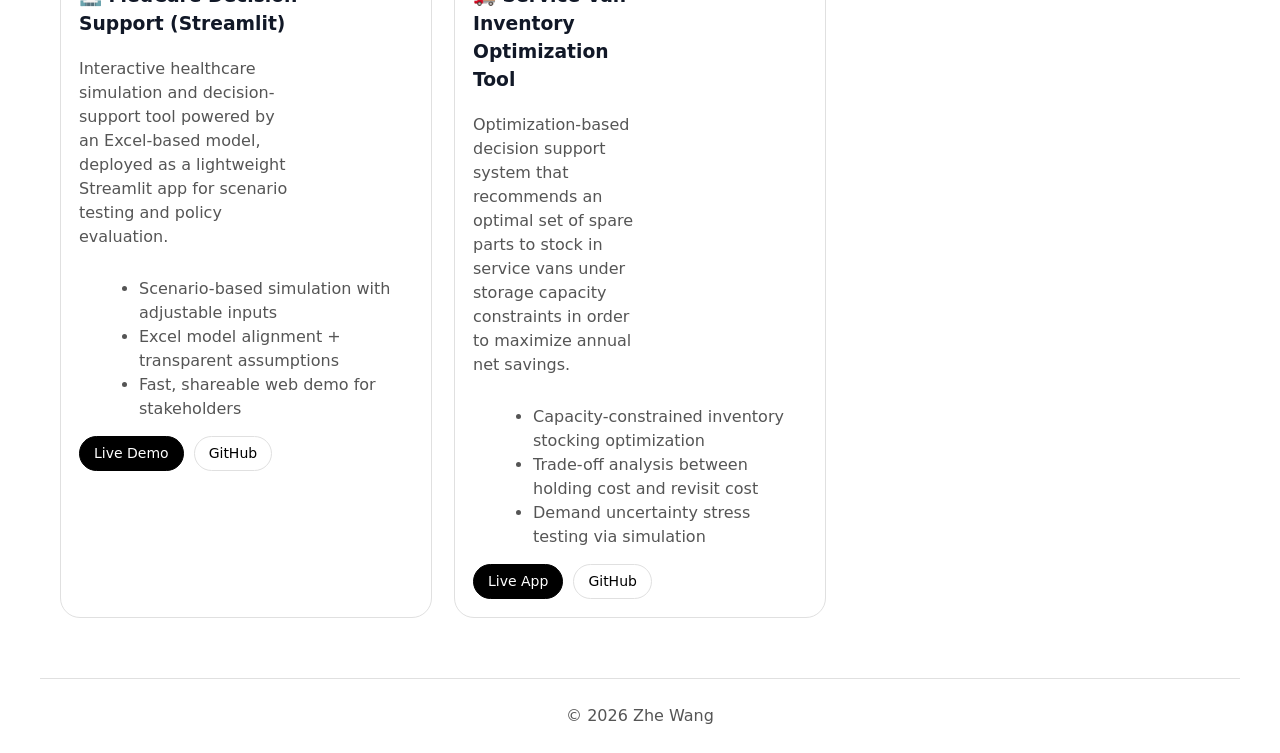
==== commit d7ef7e6b: "Rewrite Power BI KPI dashboard page for job applications - Rename title to Manufacturing Executive K" ====
--- a/projects.html
+++ b/projects.html
@@ -88,20 +88,20 @@
       <div class="card">
         <div class="card-top">
           <div>
-            <h3>📊 Corporate KPI Dashboard — GD-OTS (Power BI)</h3>
-            <p class="muted">
-              Seven-page Power BI dashboard for General Dynamics Ordnance and Tactical Systems,
-              enabling 30-second KPI attribution across 24 manufacturing sites. Built as a
-              BAN 710 Business Analytics Capstone, Spring 2026.
-            </p>
-          </div>
-          <span class="tag">Decision System</span>
-        </div>
-
-        <ul class="bullets">
-          <li>Leave-one-out waterfall analysis shows each site's marginal impact on any KPI</li>
-          <li>Weighted roll-up aggregation across Safety, People, Quality, Delivery, and Cost</li>
-          <li>20+ validated DAX measures — zero QA errors across all 24 sites and 4 org levels</li>
+            <h3>📊 Manufacturing Executive KPI Dashboard (Power BI)</h3>
+            <p class="muted">
+              Seven-page Power BI solution replacing manual Excel reporting with sub-30-second
+              KPI attribution across a 24-site manufacturing enterprise — using weighted roll-ups,
+              leave-one-out impact analysis, and a validated star schema.
+            </p>
+          </div>
+          <span class="tag">BI / Analytics</span>
+        </div>
+
+        <ul class="bullets">
+          <li>Leave-one-out waterfall reveals which site drives each KPI miss and by how much</li>
+          <li>Weighted roll-up across SPQDC — never averages percentages, always aggregates raw values</li>
+          <li>20+ DAX measures, zero QA errors, validated across all 24 sites × 4 org levels</li>
         </ul>
 
         <div class="card-actions">
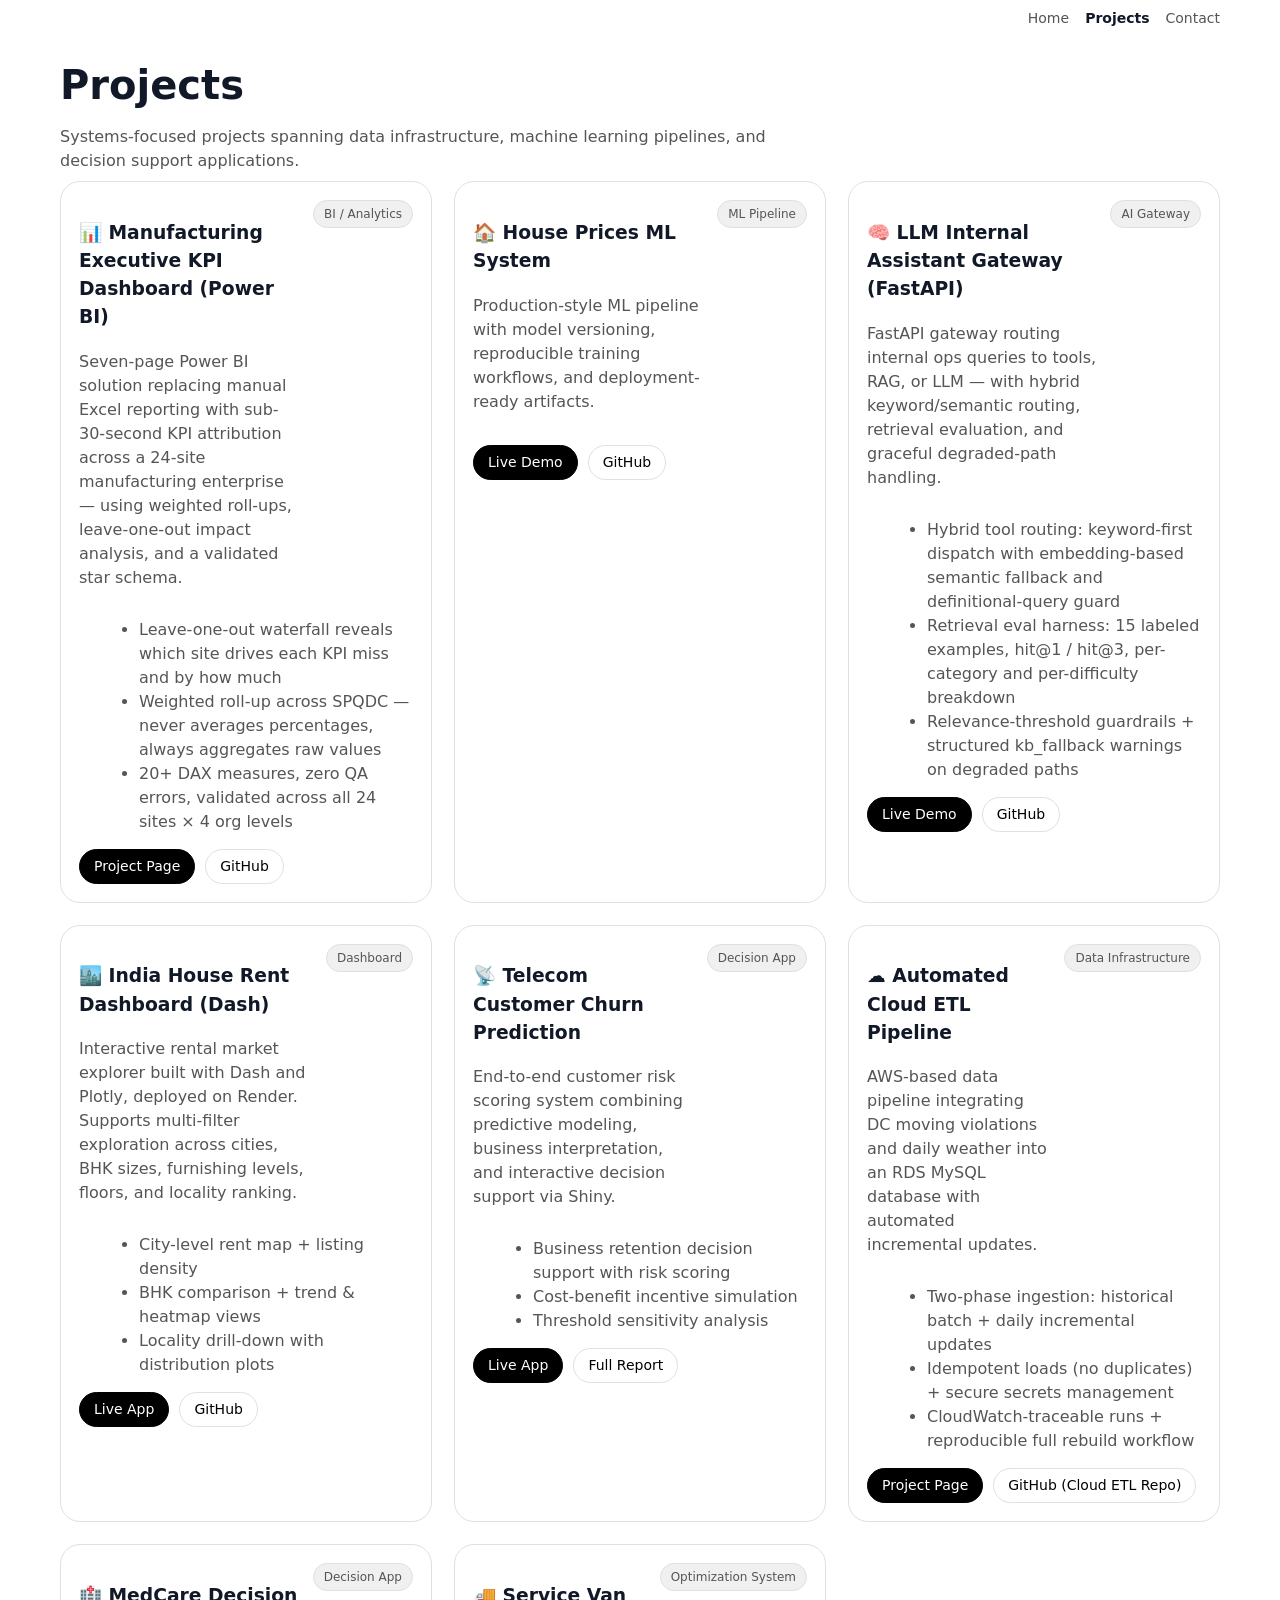
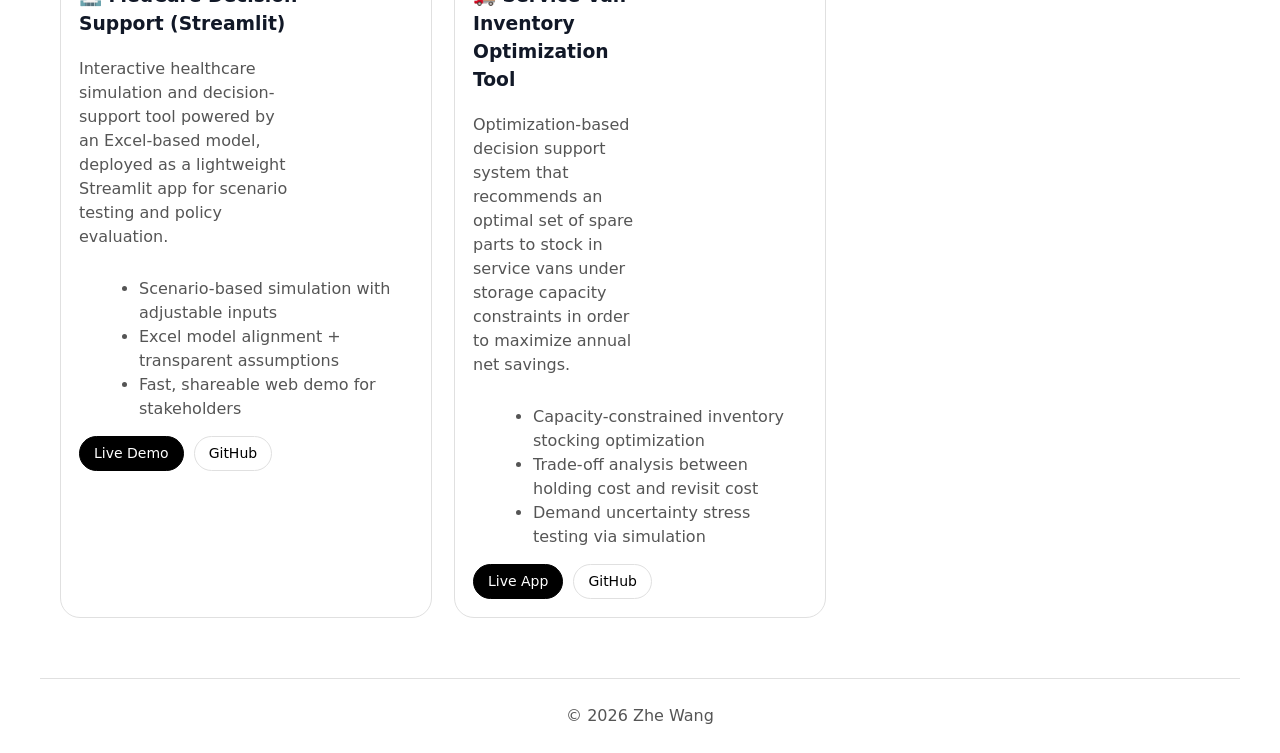
==== commit 375b6f8e: "Reposition portfolio for DA/BI/Analytics roles index.html: - Title: Machine Learning & Analytics Eng" ====
--- a/projects.html
+++ b/projects.html
@@ -71,23 +71,6 @@
       <div class="card">
         <div class="card-top">
           <div>
-            <h3>🏠 House Prices ML System</h3>
-            <p class="muted">
-              Production-style ML pipeline with model versioning,
-              reproducible training workflows, and deployment-ready artifacts.
-            </p>
-          </div>
-          <span class="tag">ML Pipeline</span>
-        </div>
-        <div class="card-actions">
-          <a class="btn primary" href="https://house-prices-ml-pipeline-nui9um72mmpod6g5mtsx3i.streamlit.app/" target="_blank" rel="noreferrer">Live Demo</a>
-          <a class="btn" href="https://github.com/wangz99-crypto/house-prices-ml-pipeline" target="_blank" rel="noreferrer">GitHub</a>
-        </div>
-      </div>
-
-      <div class="card">
-        <div class="card-top">
-          <div>
             <h3>📊 Manufacturing Executive KPI Dashboard (Power BI)</h3>
             <p class="muted">
               Seven-page Power BI solution replacing manual Excel reporting with sub-30-second
@@ -105,16 +88,25 @@
         </ul>
 
         <div class="card-actions">
-          <a class="btn primary"
-            href="projects/powerbi-kpi-dashboard.html">
-            Project Page
-          </a>
-
-          <a class="btn"
-            href="https://github.com/wangz99-crypto/powerbi-kpi-dashboard"
-            target="_blank" rel="noreferrer">
-            GitHub
-          </a>
+          <a class="btn primary" href="projects/powerbi-kpi-dashboard.html">Project Page</a>
+          <a class="btn" href="https://github.com/wangz99-crypto/powerbi-kpi-dashboard" target="_blank" rel="noreferrer">GitHub</a>
+        </div>
+      </div>
+
+      <div class="card">
+        <div class="card-top">
+          <div>
+            <h3>🏠 House Prices ML System</h3>
+            <p class="muted">
+              Production-style ML pipeline with model versioning,
+              reproducible training workflows, and deployment-ready artifacts.
+            </p>
+          </div>
+          <span class="tag">ML Pipeline</span>
+        </div>
+        <div class="card-actions">
+          <a class="btn primary" href="https://house-prices-ml-pipeline-nui9um72mmpod6g5mtsx3i.streamlit.app/" target="_blank" rel="noreferrer">Live Demo</a>
+          <a class="btn" href="https://github.com/wangz99-crypto/house-prices-ml-pipeline" target="_blank" rel="noreferrer">GitHub</a>
         </div>
       </div>
 
@@ -200,9 +192,9 @@
         </div>
 
         <ul class="bullets">
-          <li>Customer churn risk scoring via probabilistic modeling</li>
-          <li>Threshold-based retention strategy evaluation</li>
-          <li>Interactive incentive planning interface</li>
+          <li>Business retention decision support with risk scoring</li>
+          <li>Cost-benefit incentive simulation</li>
+          <li>Threshold sensitivity analysis</li>
         </ul>
 
         <div class="card-actions">
